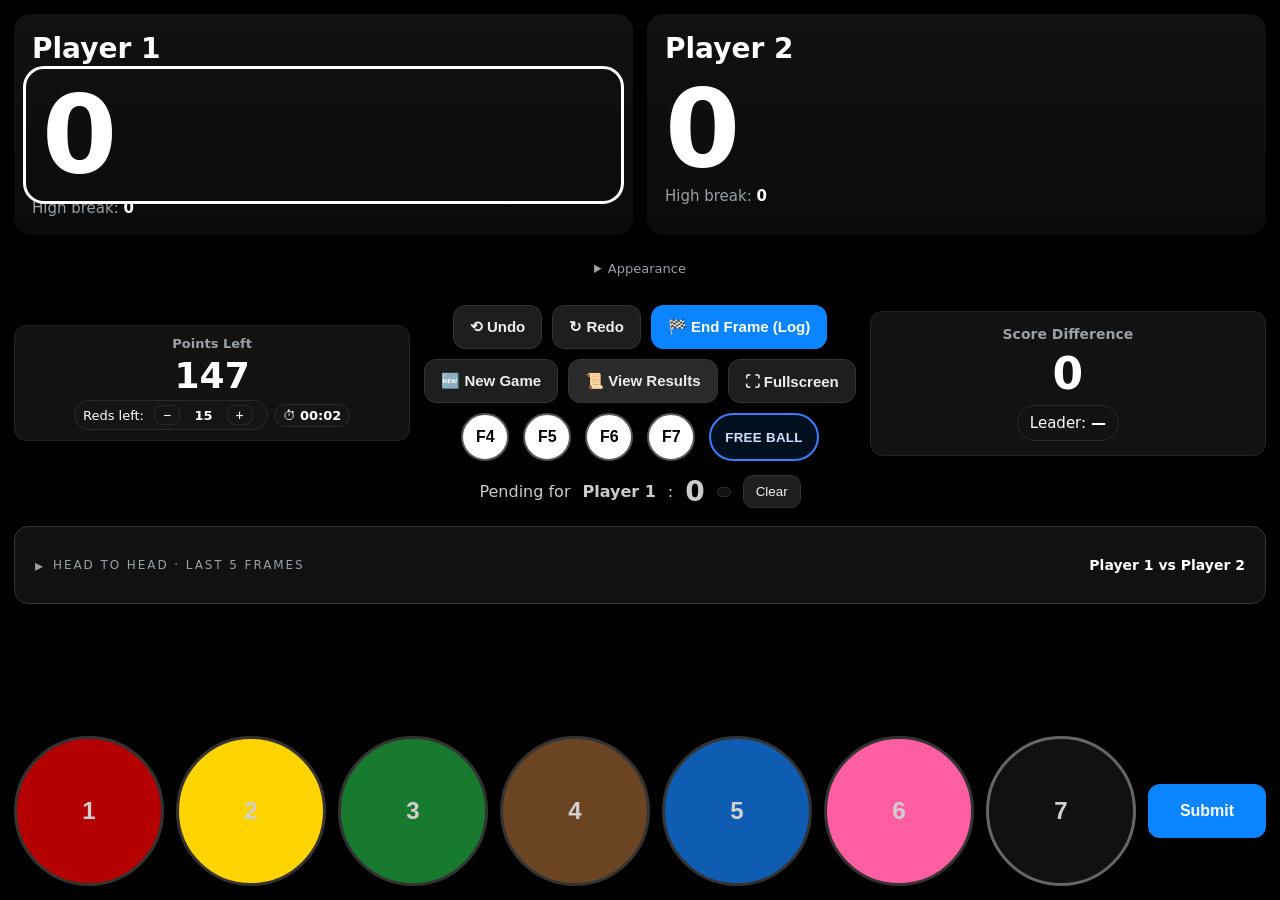
==== index.html @ bd71ecfd "Trim short-screen ball tray padding" ====
<!DOCTYPE html>
<!--
  Snooker Scoreboard v3.0 – 25 Oct 2025
  Fixed final-black winner logic and snooker calculation.
  Author: Craig (poor bastard maintaining this beast)
-->
<html lang="en">
<head>
<meta charset="UTF-8" />
<meta name="viewport" content="width=device-width, initial-scale=1, viewport-fit=cover" />
<title>Snooker Scoreboard (Safe Mode)</title>
<style>
  :root{
    --bg:#000; --fg:#fff; --muted:#9aa0a6; --accent:#fff;
    --panel:#111; --panel2:#0b0b0b; --outline:#fff;
    --btnSize:150px; --danger:#ff4d4f; --cheeky:#f5c542; --primary:#0a84ff;
    --winGrad1:#1e003e; --winGrad2:#001f4d;
    --gold:#ffd76a; --silver:#a6c8ff; --glass:rgba(255,255,255,.06);
  }
  *{box-sizing:border-box}
  html,body{height:100%;margin:0;background:var(--bg);color:var(--fg);
    font-family:system-ui,-apple-system,Segoe UI,Roboto,Ubuntu,Cantarell,Helvetica,Arial,sans-serif;
    -webkit-text-size-adjust:100%}
  body{touch-action:manipulation}
  button{-webkit-tap-highlight-color:transparent}
  .app{display:flex;flex-direction:column;height:100%;max-width:1400px;margin:0 auto}

  .players{display:grid;grid-template-columns:1fr 1fr;gap:14px;padding:14px}
  .player{background:linear-gradient(180deg,var(--panel),var(--panel2));
    border-radius:16px;padding:18px;position:relative;min-height:170px;overflow:hidden}
  .player .name{font-size:clamp(18px,3.5vw,28px);font-weight:700;cursor:pointer;display:inline-block}
  .score{font-size:clamp(56px,9vw,108px);line-height:1;margin:10px 0 4px;font-weight:800}
  .selected .score{outline:3px solid var(--outline);outline-offset:6px;border-radius:12px;padding:6px 10px}
  .meta{display:flex;gap:18px;flex-wrap:wrap;color:var(--muted);font-size:clamp(12px,2.2vw,15px)}
  .meta div strong{color:var(--fg)}

  .hibFlash::after{
    content:"";
    position:absolute; inset:-4px;
    background:radial-gradient(1200px 400px at 50% -20%, rgba(255,215,106,.25), transparent 60%),
               radial-gradient(800px 300px at 50% 120%, rgba(166,200,255,.15), transparent 60%);
    border-radius:18px; animation:hibPulse 1200ms ease-out; pointer-events:none;
  }
  @keyframes hibPulse{0%{opacity:0;transform:scale(.98)}20%{opacity:1}100%{opacity:0;transform:scale(1.02)}}

  .middle{display:grid;grid-template-columns:1fr auto 1fr;align-items:center;gap:14px;padding:8px 14px}
  .statCard{background:#121212;border:1px solid #222;border-radius:12px;padding:14px;text-align:center}
  .statCard h3{margin:0 0 6px;font-size:14px;color:var(--muted)}
  .statCard .big{font-size:clamp(22px,4.5vw,44px);font-weight:800}
  .dangerText{color:var(--danger)!important}

  .statCard.compact{padding:10px 12px}
  .statCard.compact h3{font-size:13px;margin-bottom:4px}
  .statCard.compact .big{font-size:clamp(20px,3.6vw,36px)}
  .statCard.compact .controls{gap:6px;flex-wrap:wrap;justify-content:center}
  .statCard.compact .chip{
    background:#151515;border:1px solid #2a2a2a;border-radius:999px;
    padding:4px 8px;font-size:13px;line-height:1;white-space:nowrap
  }
  .statCard.compact .chip button{
    background:transparent;border:1px solid #2a2a2a;color:#fff;
    padding:2px 8px;border-radius:8px;margin:0 6px;cursor:pointer;font-size:14px;line-height:1
  }
  .statCard.compact .chip strong{min-width:26px;display:inline-block;text-align:center}

  .btnCol{display:flex;flex-direction:column;align-items:center;gap:10px}
  .btnRow{display:flex;gap:10px;justify-content:center;flex-wrap:wrap}
  .undoBtn,.resetBtn,.logBtn,.resultsBtn{background:#1e1e1e;border:1px solid #333;color:#eee;
    padding:12px 16px;border-radius:12px;cursor:pointer;font-weight:800;font-size:15px}
  .logBtn{background:var(--primary);border-color:var(--primary);color:#fff}
  .resultsBtn{background:#2a2a2a}
  .undoBtn:active,.resetBtn:active,.logBtn:active,.resultsBtn:active{transform:translateY(1px)}

  .foulRow{display:flex;gap:14px;justify-content:center;flex-wrap:wrap}
  .foulBtn{
    width:48px;height:48px;border-radius:999px;border:2px solid #555;
    background:#fff;color:#000;font-weight:900;font-size:16px;cursor:pointer;
  }
  .foulBtn:active{transform:translateY(1px)}
  .redoBtn{background:#1e1e1e;border:1px solid #333;color:#eee;
    padding:12px 16px;border-radius:12px;cursor:pointer;font-weight:800;font-size:15px}
  .redoBtn:active{transform:translateY(1px)}
  .foulBadge{background:#2b2b2b;border:1px solid #3a3a3a;border-radius:999px;
    padding:4px 10px;margin-left:8px;font-size:14px;display:none}

  .freeBallBtn{
    padding:10px 14px;border-radius:999px;border:2px solid #3c7cff;
    background:rgba(10,132,255,.12); color:#cfe1ff; font-weight:800; letter-spacing:.3px;
    cursor:pointer; transition:box-shadow .2s, transform .1s, background .2s;
  }
  .freeBallBtn:active{transform:translateY(1px)}
  .freeBallBtn.armed{background:rgba(10,132,255,.22); box-shadow:0 0 0 6px rgba(10,132,255,.08), 0 0 22px rgba(10,132,255,.35) inset}

  .controls{display:flex;align-items:center;gap:12px}
  .chip{background:#121212;border:1px solid #2a2a2a;border-radius:999px;padding:8px 12px;font-size:15px}
  .chip button{background:transparent;border:1px solid #2a2a2a;color:var(--fg);padding:4px 10px;border-radius:10px;margin:0 6px;cursor:pointer;font-size:16px}

  .pending{display:flex;justify-content:center;align-items:center;gap:12px;padding:6px 12px;color:#ccc;flex-wrap:wrap}
  .pending .amount{font-size:clamp(18px,3.8vw,28px);font-weight:800}
  .pending button{background:#1f1f1f;border:1px solid #333;color:#eee;border-radius:10px;padding:8px 12px;cursor:pointer}

  .pending .icons{
    display:flex;align-items:center;gap:6px;max-width:60vw;overflow-x:auto;white-space:nowrap;
    background:#121212;border:1px solid #2a2a2a;border-radius:10px;padding:4px 6px;
  }
  .miniBall{width:18px;height:18px;border-radius:50%;border:2px solid #222;flex:0 0 auto;box-shadow:0 1px 0 rgba(255,255,255,0.06) inset}

  .bottom{margin-top:auto;padding:14px}
  .ballRow{display:grid;grid-template-columns:repeat(8,1fr);gap:12px;align-items:center}
  .ball{width:var(--btnSize);height:var(--btnSize);border-radius:50%;border:3px solid #333;
    display:flex;align-items:center;justify-content:center;margin:0 auto;font-weight:900;
    font-size:24px;cursor:pointer;color:#d0d0d0}
  .ball:active{transform:translateY(1px)}
  .red{background:#b40000}.yellow{background:#ffd400}.green{background:#177a2f}
  .brown{background:#6b4423}.blue{background:#0f5db3}.pink{background:#ff5fa2}
  .black{background:#111;border-color:#666}
  .submit{grid-column:8 / 9;background:#0a84ff;color:#fff;border:none;border-radius:12px;
    padding:18px 12px;font-weight:800;cursor:pointer;font-size:16px}
  .submit:active{transform:translateY(1px)}

  @media(max-width:1100px){:root{--btnSize:120px}.foulBtn{width:44px;height:44px;font-size:15px}}
  @media(max-width:920px){:root{--btnSize:84px}}
  @media(max-width:760px){:root{--btnSize:72px}}

  .modalBackdrop{position:fixed;inset:0;background:rgba(0,0,0,.6);display:none;align-items:center;justify-content:center;z-index:9999}
  .modal{background:#141414;border:1px solid #2a2a2a;border-radius:14px;padding:18px;min-width:280px;max-width:92%}
  .modal h4{margin:0 0 10px;font-size:18px}
  .modal p{margin:0 0 16px;color:#ccc}
  .modal .row{display:flex;gap:10px;justify-content:flex-end;flex-wrap:wrap}
  .btn{background:#1e1e1e;border:1px solid #333;color:#eee;padding:10px 14px;border-radius:10px;cursor:pointer;font-weight:700}
  .btn.primary{background:#0a84ff;border-color:#0a84ff}
  .cheeky{margin-top:8px;font-size:13px;color:var(--cheeky);text-align:center}
  .cheeky[hidden]{display:none}

  #winnerOverlay{position:fixed;inset:0;z-index:10000;display:none;background:
    radial-gradient(1200px 700px at 50% -20%, rgba(255,215,106,.20), transparent 60%),
    radial-gradient(1000px 600px at 50% 120%, rgba(166,200,255,.12), transparent 60%),
    linear-gradient(135deg, var(--winGrad1), var(--winGrad2));backdrop-filter:blur(2px);
    align-items:center;justify-content:center;cursor:pointer}
  .overlayInner{text-align:center;padding:24px 16px;max-width:90%;color:#fff;text-shadow:0 4px 14px rgba(0,0,0,.6);animation:popIn 500ms ease-out}
  .overlayBadge{display:inline-block;padding:6px 14px;font-weight:900;letter-spacing:.2em;border:1px solid rgba(255,255,255,.25);border-radius:999px;font-size:14px;background:rgba(255,255,255,.06)}
  .overlayTitle{font-size:min(14vw,92px);line-height:1.05;margin:12px 0 4px;font-weight:900;
    background:linear-gradient(180deg,#fff,#cfe1ff 55%,#78a6ff);-webkit-background-clip:text;background-clip:text;color:transparent;filter:drop-shadow(0 8px 24px rgba(0,0,0,.35))}
  .overlayName{font-size:min(9vw,56px);margin:8px 0 8px;font-weight:900;color:var(--gold);letter-spacing:.02em}
  .overlayScores{font-size:min(6.5vw,40px);opacity:.92}
  .overlayHint{margin-top:18px;font-size:14px;color:#d7e3ff;opacity:.8}
  @keyframes popIn{from{opacity:0;transform:translateY(8px) scale(.98)}to{opacity:1;transform:translateY(0) scale(1)}}

  /* Error banner */
  #errbar{position:fixed;top:0;left:0;right:0;background:#b00020;color:#fff;padding:10px 14px;font:14px/1.4 system-ui, sans-serif;z-index:99999;display:none;white-space:pre-wrap}
  #errbar strong{font-weight:900}
</style>

<meta name="theme-color" content="#000000">
<meta name="mobile-web-app-capable" content="yes">
<meta name="apple-mobile-web-app-capable" content="yes">
<style data-visual-themes>
/* Visual skins only. Classic deliberately inherits every original rule. */
.appearance { position:relative; align-self:center; margin:0 14px 4px; color:var(--muted); font-size:13px; }
.appearance summary { cursor:pointer; padding:12px 16px; min-height:44px; text-align:center; }
.appearance label { display:flex; align-items:center; gap:12px; padding:8px 12px; }
.appearance select { min-height:44px; background:var(--panel); color:var(--fg); border:1px solid var(--muted); border-radius:8px; padding:8px 12px; font:inherit; }
.appearance :focus-visible { outline:2px solid var(--fg); outline-offset:3px; }
html[data-theme="broadcast"] { --bg:#0b1019; --fg:#f5f7fb; --muted:#acb8ca; --panel:#182231; --panel2:#182231; --outline:#71b9ff; --primary:#246bb0; --accent:#71b9ff; --skin-border:#334257; --skin-button:#202e40; --skin-radius:4px; --skin-shadow:none; --gold:#d7e8ff; --winGrad1:#101c2c; --winGrad2:#101c2c; }
html[data-theme="oled"] { --bg:#000; --fg:#fff; --muted:#b9b9b9; --panel:#000; --panel2:#000; --outline:#fff; --primary:#175da7; --accent:#8dc7ff; --skin-border:#343434; --skin-button:#0b0b0b; --skin-radius:2px; --skin-shadow:none; --gold:#fff; --winGrad1:#000; --winGrad2:#000; }
html[data-theme="club"] { --bg:#101715; --fg:#f0f4f1; --muted:#a8bbb1; --panel:#22332b; --panel2:#18241f; --outline:#65c39a; --primary:#236b50; --accent:#65c39a; --skin-border:#395447; --skin-button:#243a2e; --skin-radius:14px; --skin-shadow:0 8px 24px #0004; --gold:#d9c995; --winGrad1:#14271e; --winGrad2:#0f1814; }
html[data-theme]:not([data-theme="classic"]) .player { border-radius:var(--skin-radius); box-shadow:var(--skin-shadow); border-bottom:2px solid var(--skin-border); }
html[data-theme]:not([data-theme="classic"]) .player.selected { border-bottom-color:var(--outline); }
html[data-theme]:not([data-theme="classic"]) .selected .score { outline:2px solid var(--outline); border-radius:var(--skin-radius); }
html[data-theme]:not([data-theme="classic"]) .score { font-variant-numeric:tabular-nums; letter-spacing:-.035em; }
html[data-theme]:not([data-theme="classic"]) :is(.statCard,.card,.stat,.modal) { background:linear-gradient(var(--panel),var(--panel2)); border-color:var(--skin-border); border-radius:var(--skin-radius); box-shadow:var(--skin-shadow); }
html[data-theme]:not([data-theme="classic"]) :is(.undoBtn,.redoBtn,.resetBtn,.resultsBtn,.btn,.pending button,.tab) { background:var(--skin-button); border-color:var(--skin-border); color:var(--fg); border-radius:var(--skin-radius); }
html[data-theme]:not([data-theme="classic"]) :is(.logBtn,.submit,.btn.primary) { background:var(--primary); border-color:var(--primary); color:#fff; border-radius:var(--skin-radius); }
html[data-theme]:not([data-theme="classic"]) :is(.chip,.statCard.compact .chip,.pending .icons,.foulBadge,.badge,.pill) { background:var(--panel); border-color:var(--skin-border); color:var(--fg); }
html[data-theme]:not([data-theme="classic"]) :is(.chip button,.statCard.compact .chip button) { color:var(--fg); border-color:var(--skin-border); }
html[data-theme]:not([data-theme="classic"]) .pending { color:var(--muted); }
html[data-theme]:not([data-theme="classic"]) .freeBallBtn { background:var(--panel); color:var(--outline); border-color:var(--outline); }
html[data-theme]:not([data-theme="classic"]) .freeBallBtn.armed { background:var(--skin-button); box-shadow:0 0 0 4px var(--skin-border); }
html[data-theme]:not([data-theme="classic"]) .ball { border-color:var(--skin-border); color:#fff; text-shadow:0 1px 3px #000; }
html[data-theme]:not([data-theme="classic"]) :is(.ball.yellow,.ball.pink) { color:#111; text-shadow:none; }
html[data-theme]:not([data-theme="classic"]) .ball.black { border-color:var(--muted); }
html[data-theme="club"] .ball { box-shadow:inset 0 6px 12px #ffffff18,0 5px 12px #0005; }
html[data-theme="oled"] .player { border-bottom-color:transparent; }
html[data-theme="oled"] .score { font-size:clamp(56px,10vw,120px); font-weight:700; }
html[data-theme="oled"] .statCard { border-color:transparent; }
html[data-theme]:not([data-theme="classic"]) .modal p { color:var(--muted); }
html[data-theme]:not([data-theme="classic"]) #winnerOverlay { background:linear-gradient(135deg,var(--winGrad1),var(--winGrad2)); }
html[data-theme]:not([data-theme="classic"]) .overlayTitle { background:none; color:var(--fg); filter:none; }
html[data-theme]:not([data-theme="classic"]) .overlayHint { color:var(--muted); }
html[data-theme]:not([data-theme="classic"]) :is(input[type="text"],select) { background:var(--panel2); color:var(--fg); border-color:var(--skin-border); }
html[data-theme]:not([data-theme="classic"]) .tab.active { border-color:var(--outline); color:var(--fg); background:var(--panel); }
html[data-theme]:not([data-theme="classic"]) :is(th,td,.footer) { border-color:var(--skin-border); }
html[data-theme]:not([data-theme="classic"]) :is(.small,.muted,th,.stat h4,.footer) { color:var(--muted); }
html[data-theme]:not([data-theme="classic"]) tr:hover { background:var(--panel); }
html[data-theme]:not([data-theme="classic"]) .btn.danger { background:#2a1010; border-color:#804040; }
@media(max-width:600px){#app .middle{grid-template-columns:1fr}#app .ballRow{grid-template-columns:repeat(4,minmax(0,1fr))}#app .submit{grid-column:auto;min-height:72px}#app .statCard .controls{justify-content:center;flex-wrap:wrap}}
</style>
<script data-visual-themes>
// Independent preference only: never reads or writes scoreboard state or logs.
(() => {
  const key = 'snookerVisualTheme';
  const themes = ['classic', 'broadcast', 'oled', 'club'];
  let theme = 'classic';
  try { const stored = localStorage.getItem(key); if (themes.includes(stored)) theme = stored; } catch (_) {}
  document.documentElement.dataset.theme = theme;
  document.addEventListener('DOMContentLoaded', () => {
    const selector = document.getElementById('visualTheme');
    if (!selector) return;
    selector.value = theme;
    selector.addEventListener('change', () => {
      if (!themes.includes(selector.value)) return;
      document.documentElement.dataset.theme = selector.value;
      try { localStorage.setItem(key, selector.value); } catch (_) {}
    });
  });
})();
</script>
<style data-dramatic-skins>
/* Polished resin balls and illuminated baize; Classic remains the baseline. */
html[data-theme="club"] body {
  background:radial-gradient(ellipse at 50% 12%,#38936755,transparent 65%),radial-gradient(ellipse at 50% 100%,#062b1c,transparent 80%),repeating-linear-gradient(115deg,#ffffff03 0 1px,transparent 1px 4px),#081610;
  background-attachment:fixed;
}
html[data-theme="broadcast"] body {background:radial-gradient(ellipse at 50% 0,#254c7866,transparent 65%),repeating-linear-gradient(135deg,#ffffff03 0 1px,transparent 1px 60px),#080e19;background-attachment:fixed;}
html[data-theme="club"] .player {background:linear-gradient(135deg,#2a493ce8,#101e19f2);border:1px solid #81b99a33;box-shadow:0 12px 40px #0006,inset 0 1px #ffffff14;}
html[data-theme="club"] .player.selected {border-color:#8ee3b7;box-shadow:0 0 32px #47cf8e22,0 12px 40px #0006,inset 0 1px #ffffff22;}
html[data-theme]:not([data-theme="classic"]) .ball {
  position:relative;isolation:isolate;border:1px solid #ffffff30;
  background-image:radial-gradient(ellipse at 30% 22%,#ffffffe8 0%,#ffffff75 4%,#ffffff12 13%,transparent 23%),radial-gradient(circle at 35% 28%,transparent 25%,#0003 62%,#000b 100%);
  box-shadow:inset -9px -13px 20px #0007,inset 3px 4px 12px #ffffff36,0 12px 16px -5px #000c;
  text-shadow:0 2px 4px #000a;
}
html[data-theme]:not([data-theme="classic"]) .ball::after {content:"";position:absolute;inset:8% 16% 57% 16%;border-top:2px solid #ffffff42;border-radius:50%;transform:rotate(-28deg);pointer-events:none;}
html[data-theme]:not([data-theme="classic"]) .ball.black {background-color:#10151b;border-color:#77838e;}
html[data-theme="club"] .bottom {margin: auto 14px 14px;padding:22px 14px;border:1px solid #6a9d7a55;border-radius:22px;background:radial-gradient(ellipse at 50% 10%,#33764e77,transparent 80%),#143923;box-shadow:inset 0 2px 20px #0005,0 15px 45px #0006;}
html[data-theme="broadcast"] .bottom {background:linear-gradient(145deg,#182c45aa,#0a1425cc);border:1px solid #55789b44;border-radius:14px;margin: auto 14px 14px;padding:22px 14px;}
.headToHead {margin:12px 14px 20px;padding:16px 20px;border:1px solid #333;border-radius:14px;background:var(--panel);color:var(--fg);}
.h2hHeader {display:flex;gap:10px;align-items:center;flex-wrap:wrap;cursor:pointer;min-height:44px;list-style:none;}
.h2hHeader::-webkit-details-marker {display:none;}
.h2hHeader::before {content:'▸';color:var(--muted);}
.headToHead[open] > .h2hHeader::before {content:'▾';}
.h2hHeader:focus-visible {outline:2px solid var(--fg);outline-offset:4px;border-radius:4px;}
.h2hTitle {margin:0;font-size:12px;letter-spacing:.16em;text-transform:uppercase;color:var(--muted);}
.h2hSummary {margin-left:auto;}
.h2hSummary {font-size:14px;font-weight:700;}
.h2hGames {display:grid;grid-template-columns:repeat(5,minmax(0,1fr));gap:10px;margin-top:12px;}
.h2hGame {background:#ffffff06;border:1px solid #ffffff12;border-radius:8px;padding:10px;text-align:center;}
.h2hGame strong {display:block;font-size:23px;font-variant-numeric:tabular-nums;white-space:nowrap;}
.h2hGame span {display:block;font-size:12px;color:var(--muted);margin-top:4px;overflow-wrap:anywhere;}
.h2hGame .h2hWinner {color:var(--fg);font-weight:700;}
.h2hEmpty {color:var(--muted);font-size:13px;margin:12px 0 0;}
html[data-theme="club"] .headToHead {background:linear-gradient(120deg,#20372ccc,#10251dcc);border-color:#659a7955;box-shadow:0 8px 24px #0005;}
html[data-theme="broadcast"] .headToHead {background:#102039b3;border-color:#49678966;}
html[data-theme="oled"] .headToHead {background:#000;}
html[data-theme="broadcast"] .players {gap:12px;padding:12px 14px;}
html[data-theme="broadcast"] .player {display:grid;grid-template-columns:auto minmax(0,1fr);grid-template-rows:auto auto;column-gap:24px;align-items:center;min-height:0;padding:14px 20px;}
html[data-theme="broadcast"] .player .score {grid-column:1;grid-row:1/3;font-size:clamp(48px,7vw,76px);margin:0;padding:4px 10px;border-radius:4px;}
html[data-theme="broadcast"] .player.selected .score {outline:2px solid var(--outline);outline-offset:2px;padding:4px 10px;}
html[data-theme="broadcast"] .player .name {grid-column:2;grid-row:1;font-size:clamp(18px,2.5vw,26px);align-self:end;overflow-wrap:anywhere;min-width:0;}
html[data-theme="broadcast"] .player .meta {grid-column:2;grid-row:2;align-self:start;padding-top:6px;font-size:13px;}
html[data-theme="broadcast"] .ballRow {grid-template-columns:repeat(8,minmax(0,1fr));}
html[data-theme="broadcast"] .ball {width:min(var(--btnSize),100%);height:auto;aspect-ratio:1;}
html[data-theme="broadcast"] .submit {min-width:0;}
@media(max-width:600px){html[data-theme="broadcast"] .ballRow{grid-template-columns:repeat(4,minmax(0,1fr));}html[data-theme="broadcast"] .player{column-gap:12px;padding:12px;}html[data-theme="broadcast"] .player .score{font-size:44px;padding:4px;}html[data-theme="broadcast"] .player.selected .score{padding:4px;}html[data-theme="broadcast"] .player .meta{font-size:11px;}}
@media(max-width:1100px){html[data-theme]:not([data-theme="classic"]) .bottom{padding:16px 8px;}}
@media(max-width:600px){.h2hGames{grid-template-columns:repeat(2,minmax(0,1fr));}.h2hGame:last-child{grid-column:1/-1;}html[data-theme]:not([data-theme="classic"]) .bottom{margin:0 14px 14px;}.headToHead{padding:14px;}}
/* Broadcast density follows available viewport height, including scaled tablets. */
html[data-theme="broadcast"] #app {height:100dvh;}
html[data-theme="broadcast"] .players {padding:8px 12px;gap:10px;}
html[data-theme="broadcast"] .player {padding:8px 14px;column-gap:16px;}
html[data-theme="broadcast"] .player .score {font-size:clamp(40px,7dvh,64px);}
html[data-theme="broadcast"] .player .name {font-size:clamp(18px,2vw,24px);}
html[data-theme="broadcast"] .player .meta {padding-top:3px;font-size:12px;}
html[data-theme="broadcast"] .appearance {margin-bottom:0;}
html[data-theme="broadcast"] .appearance summary {padding:8px 12px;}
html[data-theme="broadcast"] .middle {gap:10px;padding:4px 12px;}
html[data-theme="broadcast"] .btnCol,html[data-theme="broadcast"] .btnRow {gap:6px;}
html[data-theme="broadcast"] :is(.undoBtn,.redoBtn,.resetBtn,.logBtn,.resultsBtn) {padding:8px 12px;min-height:44px;font-size:14px;}
html[data-theme="broadcast"] .foulRow {gap:8px;}
html[data-theme="broadcast"] .freeBallBtn {min-height:44px;padding:8px 12px;font-size:13px;}
html[data-theme="broadcast"] .statCard {padding:8px;}
html[data-theme="broadcast"] .statCard .big {font-size:clamp(24px,4dvh,34px);}
html[data-theme="broadcast"] .pending {padding:4px 10px;gap:8px;}
html[data-theme="broadcast"] .headToHead {margin:6px 12px 8px;padding:0 12px;}
html[data-theme="broadcast"] .headToHead[open] {padding-bottom:8px;}
html[data-theme="broadcast"] .h2hGames {gap:6px;margin-top:4px;}
html[data-theme="broadcast"] .h2hGame {padding:6px;}
html[data-theme="broadcast"] .h2hGame strong {font-size:20px;}
html[data-theme="broadcast"] .bottom {padding:10px 8px;margin: auto 12px 8px;}
html[data-theme="broadcast"] .ballRow {gap:8px;}
html[data-theme="broadcast"] .ball {width:min(100%,clamp(48px,15dvh,112px));font-size:20px;}
html[data-theme="broadcast"] .submit {padding:12px 6px;min-height:44px;font-size:14px;}
@media(min-width:601px) and (max-height:600px){
html[data-theme="broadcast"] .players{padding:6px 12px;}
html[data-theme="broadcast"] .player{padding:6px 12px;}
html[data-theme="broadcast"] .player .score{font-size:40px;}
html[data-theme="broadcast"] .middle{grid-template-columns:minmax(0,1fr) minmax(0,2.2fr) minmax(0,1fr);gap:6px;padding:2px 12px;}
html[data-theme="broadcast"] :is(.undoBtn,.redoBtn,.resetBtn,.logBtn,.resultsBtn){padding:6px 8px;font-size:12px;}
html[data-theme="broadcast"] .statCard .chip{font-size:12px;padding:4px 6px;}
html[data-theme="broadcast"] .h2hGame{padding:4px;}
html[data-theme="broadcast"] .h2hGame span{margin-top:2px;font-size:11px;}
html[data-theme="broadcast"] .bottom{padding:4px;}
html[data-theme="broadcast"] .ball{width:min(100%,56px);}
}

</style>
</head>
<body>
<div id="errbar"></div>

<audio id="tapSound" src="click.wav" preload="auto"></audio>

<!-- Big-break sound effects (change .wav to .wav if needed) -->
<audio id="bb1" src="07043057.wav" preload="auto"></audio>
<audio id="bb2" src="07039015.wav" preload="auto"></audio>
<audio id="bb3" src="07047078.wav" preload="auto"></audio>
<audio id="bb4" src="07047077.wav" preload="auto"></audio>

<!-- Nick's special theme -->
<audio id="nickSfx" src="nick.wav" preload="auto"></audio>

<div class="app" id="app">
  <div class="players">
    <div class="player" id="p1">
      <div class="name" data-player="1" contenteditable="true" spellcheck="false">Player 1</div>
      <div class="score" id="score1">0</div>
      <div class="meta"><div>High break: <strong id="hb1">0</strong></div></div>
    </div>
    <div class="player" id="p2">
      <div class="name" data-player="2" contenteditable="true" spellcheck="false">Player 2</div>
      <div class="score" id="score2">0</div>
      <div class="meta"><div>High break: <strong id="hb2">0</strong></div></div>
    </div>
  </div>

  <details class="appearance"><summary>Appearance</summary><label for="visualTheme">Theme <select id="visualTheme"><option value="classic">CLASSIC</option><option value="broadcast">BROADCAST</option><option value="oled">OLED</option><option value="club">CLUB</option></select></label></details>

  <div class="middle">
    <div class="statCard compact">
      <h3>Points Left</h3>
      <div class="big" id="pointsLeft">147</div>
      <div class="controls" style="margin-top:4px">
        <span class="chip">Reds left:
          <button id="redsMinus" aria-label="Decrease reds">−</button>
          <strong id="redsLeft">15</strong>
          <button id="redsPlus" aria-label="Increase reds">+</button>
        </span>
        <span class="chip">⏱ <strong id="frameTimer">00:00</strong></span>
      </div>
    </div>

    <div class="btnCol">
      <div class="btnRow">
        <button class="undoBtn" id="undoBtn">⟲ Undo</button>
        <button class="redoBtn" id="redoBtn">↻ Redo</button>
        <button class="logBtn" id="endFrameBtn">🏁 End Frame (Log)</button>
      </div>
      <div class="btnRow">
        <button class="resetBtn" id="resetBtn">🆕 New Game</button>
        <button class="resultsBtn" id="resultsBtn">📜 View Results</button>
        <button class="resetBtn" id="fsBtn">⛶ Fullscreen</button>
      </div>
      <div class="foulRow">
        <button class="foulBtn" data-foul="4">F4</button>
        <button class="foulBtn" data-foul="5">F5</button>
        <button class="foulBtn" data-foul="6">F6</button>
        <button class="foulBtn" data-foul="7">F7</button>
        <button class="freeBallBtn" id="freeBallBtn" title="Next ball is respotted (one-shot)">FREE BALL</button>
      </div>
    </div>

    <div class="statCard">
      <h3>Score Difference</h3>
      <div class="big" id="scoreDiff">0</div>
      <div class="controls" style="justify-content:center;margin-top:6px">
        <span class="chip"><span id="leaderLabel">Leader:</span> <strong id="leader">—</strong></span>
      </div>
      <div id="cheekyMsg" class="cheeky" hidden>Even two fouls won’t be enough.</div>
    </div>
  </div>

  <div class="pending" id="pendingTray" hidden>
    Pending for <strong id="pendingPlayer">P1</strong>:
    <span class="amount" id="pendingAmount">0</span>
    <div class="icons" id="pendingIcons" hidden></div>
    <span class="foulBadge" id="foulBadge">FOUL</span>
    <button id="clearPending">Clear</button>
  </div>

  <details class="headToHead" id="headToHead" aria-label="Recent head-to-head results"></details>

  <div class="bottom">
    <div class="ballRow">
      <button class="ball red" data-points="1" aria-label="Red 1">1</button>
      <button class="ball yellow" data-points="2" aria-label="Yellow 2">2</button>
      <button class="ball green" data-points="3" aria-label="Green 3">3</button>
      <button class="ball brown" data-points="4" aria-label="Brown 4">4</button>
      <button class="ball blue" data-points="5" aria-label="Blue 5">5</button>
      <button class="ball pink" data-points="6" aria-label="Pink 6">6</button>
      <button class="ball black" data-points="7" aria-label="Black 7">7</button>
      <button class="submit" id="submitBtn">Submit</button>
    </div>
  </div>
</div>

<!-- Modal: New Game -->
<div class="modalBackdrop" id="confirmModal">
  <div class="modal" role="dialog" aria-modal="true" aria-labelledby="confirmTitle">
    <h4 id="confirmTitle">Start a new game?</h4>
    <p>This will clear scores, breaks, reds, and history. Player names stay.</p>
    <div class="row">
      <button class="btn" id="cancelReset">Cancel</button>
      <button class="btn primary" id="confirmReset">Yes, reset</button>
    </div>
  </div>
</div>

<!-- Modal: End Frame (Log) -->
<div class="modalBackdrop" id="logModal">
  <div class="modal" role="dialog" aria-modal="true" aria-labelledby="logTitle">
    <h4 id="logTitle">End Frame & Save Result?</h4>
    <p id="logSummary">Summary goes here…</p>
    <div class="row">
      <button class="btn" id="cancelLog">Cancel</button>
      <button class="btn primary" id="confirmLog">Save & Reset</button>
    </div>
  </div>
</div>

<!-- Winner overlay -->
<div id="winnerOverlay">
  <div class="confetti" id="confetti"></div>
  <div class="overlayInner">
    <div class="overlayBadge">FRAME STATUS</div>
    <div class="overlayTitle">WINNER</div>
    <div class="overlayName" id="winName">Player</div>
    <div class="overlayScores" id="winScores">0 — 0</div>
    <div class="overlayHint">Tap anywhere to dismiss</div>
  </div>
</div>

<script>
  // Error banner so Chrome can't hide problems
  const errbar = document.getElementById('errbar');
  function showErr(msg){
    errbar.style.display = 'block';
    errbar.textContent = 'Script error: ' + msg;
    console.error(msg);
  }
  window.addEventListener('error', e => showErr(`${e.message} @ ${e.filename}:${e.lineno}:${e.colno}`));
  window.addEventListener('unhandledrejection', e => showErr('Promise rejection: ' + (e.reason && e.reason.message ? e.reason.message : e.reason)));

  // Click sound so we know clicks fire
  document.addEventListener('click', e => {
    if (e.target.closest('button')) {
      const tap = document.getElementById('tapSound');
      if (tap) { tap.currentTime = 0; tap.play().catch(()=>{}); }
    }
  });
</script>

<script>
(function(){
  const qs  = s => document.querySelector(s);
  const qsa = s => Array.from(document.querySelectorAll(s));
  const clamp = (n,min,max)=>Math.max(min,Math.min(max,n));
  const sum = arr => arr.reduce((a,b)=>a+b,0);
  const ALL_COLORS = [2,3,4,5,6,7];

  // === Big-break sound logic ===
  const BIG_BREAK_SFX = ['bb1','bb2','bb3','bb4'];

  function playSfx(id){
    const el = document.getElementById(id);
    if (!el) return;
    try {
      el.currentTime = 0;
      el.play().catch(()=>{});
    } catch (e) {}
  }

  function getPlayerName(p){
    const stored = localStorage.getItem('snookerName'+p);
    if (stored && stored.trim()) return stored.trim();
    const el = document.querySelector('.name[data-player="'+p+'"]');
    return (el?.textContent || ('Player '+p)).trim();
  }

  // visitTotal = points in this single visit (one Submit)
  function playBigBreakSfx(player, visitTotal){
    if (visitTotal <= 15) return;

    const name = getPlayerName(player).toLowerCase();
    // any name starting with "nick" gets the special sound
    if (name.startsWith('nick')) {
      playSfx('nickSfx');
      return;
    }

    const idx = Math.floor(Math.random() * BIG_BREAK_SFX.length);
    playSfx(BIG_BREAK_SFX[idx]);
  }

  const state = {
    selected: 1,
    scores: {1:0,2:0},
    currentBreak: {1:0,2:0},
    highBreak: {1:0,2:0},
    pending: 0, pendingBalls: [], pendingFor: 1, pendingFoul: false,
    freeBallArmed: false, pendingFreeBall: false,
    redsLeft: 15, colorsRemaining: [...ALL_COLORS],
    history: [], redoStack: [],
    frameStartedAt: Date.now()
  };

  // Safe restore
  try {
    const raw = localStorage.getItem('snookerBoardV1');
    if (raw) {
      const saved = JSON.parse(raw);
      if (saved && typeof saved === 'object') {
        Object.assign(state, saved);
        if (!Array.isArray(state.colorsRemaining)) state.colorsRemaining = [...ALL_COLORS];
        if (typeof state.pendingFoul !== 'boolean') state.pendingFoul = false;
        if (typeof state.freeBallArmed !== 'boolean') state.freeBallArmed = false;
        if (!state.frameStartedAt) state.frameStartedAt = Date.now();
      }
    }
  } catch (e) {
    console.warn('Bad localStorage; clearing.', e);
    localStorage.removeItem('snookerBoardV1');
  }

  function save(){
    try{
      localStorage.setItem('snookerBoardV1', JSON.stringify({
        selected: state.selected,
        scores: state.scores,
        currentBreak: state.currentBreak,
        highBreak: state.highBreak,
        pending: 0, pendingBalls: [], pendingFor: state.selected, pendingFoul: false,
        freeBallArmed: state.freeBallArmed,
        redsLeft: state.redsLeft,
        colorsRemaining: state.colorsRemaining,
        history: state.history,
        frameStartedAt: state.frameStartedAt
      }));
    }catch(e){ console.warn('Save failed', e); }
  }

  function getBallBtn(v){ return document.querySelector(`.ball[data-points="${v}"]`); }
  function renderScores(){
    qs('#score1').textContent = state.scores[1];
    qs('#score2').textContent = state.scores[2];
    qs('#hb1').textContent = state.highBreak[1];
    qs('#hb2').textContent = state.highBreak[2];
  }
  function flashHighBreak(p){
    const el = p===1 ? qs('#p1') : qs('#p2');
    el.classList.add('hibFlash');
    setTimeout(()=>el.classList.remove('hibFlash'), 1200);
  }
  function finalizeBreak(player){
    if(state.currentBreak[player] > state.highBreak[player]){
      state.highBreak[player] = state.currentBreak[player];
    }
    state.currentBreak[player] = 0;
    renderScores();
  }
  function recomputeHighBreaks(){
    [1,2].forEach(p=>{
      state.highBreak[p] = Math.min(state.scores[p], Math.max(state.highBreak[p], state.currentBreak[p]));
    });
  }

  function selectPlayer(p){
    if(state.selected!==p){ finalizeBreak(state.selected); }
    state.selected = p; state.pendingFor = p;
    qs('#p1').classList.toggle('selected', p===1);
    qs('#p2').classList.toggle('selected', p===2);
    updatePendingLabel(); save(); renderBallVisibility(); updateDiff();
  }
  function updatePendingLabel(){
    const name = localStorage.getItem('snookerName'+state.pendingFor) || ('Player '+state.pendingFor);
    qs('#pendingPlayer').textContent = name;
  }
  qsa('.name').forEach(el=>{
    const savedName = localStorage.getItem('snookerName'+el.dataset.player);
    if(savedName) el.textContent = savedName;
    el.addEventListener('input',()=>{
      localStorage.setItem('snookerName'+el.dataset.player, el.textContent.trim());
      updatePendingLabel(); updateDiff();
    });
    el.addEventListener('click', ()=>selectPlayer(Number(el.dataset.player)));
  });

  const ballClass = v => ({1:'red',2:'yellow',3:'green',4:'brown',5:'blue',6:'pink',7:'black'}[v]||'');
  function renderPendingIcons(){
    const wrap = qs('#pendingIcons'); if(!wrap) return;
    wrap.innerHTML = '';
    if(state.pendingFoul || state.pendingBalls.length===0){ wrap.hidden = true; return; }
    wrap.hidden = false;
    state.pendingBalls.slice(-60).forEach((v,i)=>{
      const d=document.createElement('div');
      d.className = 'miniBall '+ballClass(v);
      if(state.pendingFreeBall && i===0){ d.style.outline='2px solid #cfe1ff'; d.style.outlineOffset='-1px'; }
      wrap.appendChild(d);
    });
    wrap.scrollLeft = wrap.scrollWidth;
  }

  const freeBtn = qs('#freeBallBtn');
  function updateFreeBallUI(){ freeBtn.classList.toggle('armed', !!state.freeBallArmed); }
  freeBtn.addEventListener('click', ()=>{
    state.freeBallArmed = !state.freeBallArmed; updateFreeBallUI(); save();
  });

  function showPending(){
    qs('#pendingTray').hidden = state.pending<=0;
    qs('#pendingAmount').textContent = state.pending;
    qs('#foulBadge').style.display = (state.pendingFoul && state.pending>0) ? 'inline-block' : 'none';
    updatePendingLabel(); renderPendingIcons();
  }
  function addPending(points){
    if(state.pendingFoul) return;
    if(state.pending===0){ state.pendingFor = state.selected; }
    if(state.freeBallArmed && state.pendingBalls.length===0){
      state.pendingFreeBall = true; state.freeBallArmed = false; updateFreeBallUI();
    }
    state.pending += points; state.pendingBalls.push(points); showPending();
  }
  function addFoul(points){
    state.pendingFor = state.selected; state.pendingFoul = true;
    state.pending = Number(points); state.pendingBalls = []; state.pendingFreeBall = false; showPending();
  }
  function clearPending(){
    state.pending = 0; state.pendingBalls = []; state.pendingFoul = false;
    state.pendingFreeBall = false; state.pendingFor = state.selected;
    qs('#pendingAmount').textContent = 0; qs('#pendingTray').hidden = true;
    qs('#foulBadge').style.display = 'none'; renderPendingIcons();
  }

  function simulatePendingSequence(){
    const redsBefore = state.redsLeft;
    let redsSim = redsBefore;
    let colorsSim = [...state.colorsRemaining];
    let afterRed = false; const colorsRemoved = [];
    const skipIndex = state.pendingFreeBall ? 0 : -1;

    state.pendingBalls.forEach((v,i)=>{
      if(i===skipIndex) return; // free ball no table change
      if(v===1){ if(redsSim>0) redsSim--; afterRed = true; }
      else if(ALL_COLORS.includes(v)){
        if(afterRed){ afterRed = false; }
        else if(redsSim===0){
          const idx = colorsSim.indexOf(v);
          if(idx!==-1){ colorsSim.splice(idx,1); colorsRemoved.push(v); }
        }
      }
    });

    if(redsBefore>0 && redsSim===0){
      colorsSim = [...ALL_COLORS];
      let tempReds = redsBefore, postRed = false;
      state.pendingBalls.forEach((v,i)=>{
        if(i===skipIndex) return;
        if(v===1){ if(tempReds>0){ tempReds--; postRed = true; } return; }
        if(tempReds>0) return;
        if(ALL_COLORS.includes(v)){
          if(postRed){ postRed = false; }
          else{
            const idx = colorsSim.indexOf(v);
            if(idx!==-1){ colorsSim.splice(idx,1); colorsRemoved.push(v); }
          }
        }
      });
    }
    return { redsDelta: redsSim - redsBefore, colorsAfter: colorsSim, colorsRemoved };
  }

  function submitPending(){
    if(state.pending<=0) return;
    const sel = state.selected; const p = state.pendingFor;
    const prevBreak = state.currentBreak[p]; const prevHigh = state.highBreak[p];

    if(state.pendingFoul){
      state.scores[p] += state.pending;
      state.history.push({type:'foul',player:p,points:state.pending,prevBreak,prevHigh,endedBreak:true,at:Date.now()});
      finalizeBreak(sel); clearPending();
      renderScores(); updatePointsLeft(); renderBallVisibility(); updateDiff(); save(); maybeShowWinnerOverlay(); return;
    }

    const { redsDelta, colorsAfter, colorsRemoved } = simulatePendingSequence();
    state.scores[p] += state.pending;
    state.currentBreak[p] += state.pending;

    // NEW: play sound for big visit
    const thisVisit = state.pending;
    playBigBreakSfx(p, thisVisit);

    if(state.currentBreak[p] > prevHigh){
      state.highBreak[p] = state.currentBreak[p];
      flashHighBreak(p);
    } else {
      state.highBreak[p] = Math.max(state.highBreak[p], prevHigh);
    }

    state.redsLeft = clamp(state.redsLeft + redsDelta, 0, 15);
    state.colorsRemaining = colorsAfter;

    state.history.push({
      type:'pots',
      player:p,
      amount:state.pending,
      redsDelta,
      colorsRemoved,
      prevBreak,
      prevHigh,
      hadFreeBall:!!state.pendingFreeBall,
      endedBreak:true,
      at:Date.now()
    });

    finalizeBreak(sel); clearPending();
    renderScores(); updatePointsLeft(); renderBallVisibility(); updateDiff(); save(); maybeShowWinnerOverlay();
  }

  const deepClone = o => JSON.parse(JSON.stringify(o));
  function undo(){
    const last = state.history.pop(); if(!last) return;
    state.redoStack.push(deepClone(last));
    if(last.type==='foul'){
      const { player, points, prevBreak, prevHigh, endedBreak } = last;
      state.scores[player] = Math.max(0, state.scores[player] - points);
      if(endedBreak){ state.currentBreak[state.selected] = prevBreak; state.highBreak[state.selected] = prevHigh; }
      renderScores(); updatePointsLeft(); renderBallVisibility(); updateDiff(); save(); return;
    }
    if(last.type==='pots'){
      const { player, amount, redsDelta=0, colorsRemoved=[], prevBreak, prevHigh, endedBreak } = last;
      state.scores[player] = Math.max(0, state.scores[player] - amount);
      state.redsLeft = clamp(state.redsLeft - redsDelta, 0, 15);
      if(colorsRemoved.length){
        colorsRemoved.forEach(v=>{ if(!state.colorsRemaining.includes(v)) state.colorsRemaining.push(v); });
        state.colorsRemaining.sort((a,b)=>a-b);
      }
      if(endedBreak){ state.currentBreak[state.selected] = prevBreak; state.highBreak[state.selected] = prevHigh; }
      else { state.currentBreak[player] = Math.max(0, state.currentBreak[player] - amount); recomputeHighBreaks(); }
      renderScores(); updatePointsLeft(); renderBallVisibility(); updateDiff(); save(); return;
    }
  }
  function redo(){
    const last = state.redoStack.pop(); if(!last) return;
    state.history.push(deepClone(last));
    if(last.type==='foul'){
      const { player, points, endedBreak } = last;
      state.scores[player] += points; if(endedBreak) finalizeBreak(state.selected);
      renderScores(); updatePointsLeft(); renderBallVisibility(); updateDiff(); save(); maybeShowWinnerOverlay(); return;
    }
    if(last.type==='pots'){
      const { player, amount, redsDelta=0, colorsRemoved=[], endedBreak } = last;
      state.scores[player] += amount; state.currentBreak[player] += amount;
      state.redsLeft = clamp(state.redsLeft + redsDelta, 0, 15);
      if(colorsRemoved.length){ colorsRemoved.forEach(v=>{ const idx=state.colorsRemaining.indexOf(v); if(idx!==-1) state.colorsRemaining.splice(idx,1); }); }
      if(endedBreak) finalizeBreak(state.selected);
      renderScores(); updatePointsLeft(); renderBallVisibility(); updateDiff(); save(); maybeShowWinnerOverlay(); return;
    }
  }

  function renderBallVisibility(){
    const redBtn = getBallBtn(1); if(redBtn) redBtn.style.display = state.redsLeft > 0 ? '' : 'none';
    [2,3,4,5,6,7].forEach(v=>{
      const btn = getBallBtn(v); if(!btn) return;
      btn.style.display = state.redsLeft > 0 ? '' : (state.colorsRemaining.includes(v) ? '' : 'none');
    });
  }

  function getMinFoul(){
    if(state.redsLeft > 0) return 4;
    if(state.colorsRemaining.length === 0) return 4;
    const lowest = Math.min(...state.colorsRemaining);
    return Math.max(4, lowest);
  }

  // ===== Score Difference card logic (single source of truth) =====
  function updateDiff(){
    const diff = state.scores[1] - state.scores[2];
    const lead = Math.abs(diff);

    const leaderName = diff === 0
      ? '—'
      : (diff > 0 ? (localStorage.getItem('snookerName1') || 'Player 1')
                  : (localStorage.getItem('snookerName2') || 'Player 2'));

    const reds = state.redsLeft;
    const pointsLeft = reds > 0 ? (reds * 8 + 27) : sum(state.colorsRemaining);
    const minFoul = getMinFoul();
    const needsSnookers = lead > pointsLeft;

    const diffEl = qs('#scoreDiff');
    const leaderLabelEl = qs('#leaderLabel');
    const leaderEl = qs('#leader');

    // Big number: always the lead
    diffEl.textContent = lead;

    // Frame finished: no points left
    if (pointsLeft === 0){
      diffEl.classList.remove('dangerText');
      if (lead === 0){
        leaderLabelEl.textContent = '';
        leaderEl.textContent = 'Re-spot black';
      } else {
        leaderLabelEl.textContent = 'Winner:';
        leaderEl.textContent = leaderName;
      }
      return;
    }

    // In-play states
    diffEl.classList.toggle('dangerText', needsSnookers);

    if (needsSnookers){
      const deficit = lead - pointsLeft;
      const snookersNeeded = Math.max(1, Math.ceil(deficit / minFoul));
      leaderLabelEl.textContent = '';
      leaderEl.textContent = `${snookersNeeded} snooker${snookersNeeded>1?'s':''} required (${minFoul}pt)`;
    } else {
      leaderLabelEl.textContent = 'Leader:';
      leaderEl.textContent = leaderName;
    }
  }

  // ===== Winner overlay logic =====
  function onlyBlackRemains(){
    return state.redsLeft === 0 &&
           state.colorsRemaining.length === 1 &&
           state.colorsRemaining[0] === 7;
  }
  function frameOver(){ // all balls gone
    return state.redsLeft === 0 && state.colorsRemaining.length === 0;
  }

  const overlay = qs('#winnerOverlay');

  function maybeShowWinnerOverlay(){
    const s1 = state.scores[1], s2 = state.scores[2];
    const diff = s1 - s2;
    const lead = Math.abs(diff);

    // Case A: mathematically done before final black (lead >7 with only black on)
    if (onlyBlackRemains() && lead > 7){
      const winner = diff > 0 ? (localStorage.getItem('snookerName1')||'Player 1')
                              : (localStorage.getItem('snookerName2')||'Player 2');
      showWinnerOverlay(winner, s1, s2);
      return;
    }

    // Case B: final black has been potted (frame finished)
    if (frameOver()){
      if (lead === 0){
        // Re-spot black situation – neutral overlay
        qs('#winName').textContent = 'Re-spot black';
        qs('#winScores').textContent = `${s1} — ${s2}`;
        buildConfetti();
        overlay.style.display = 'flex';
      } else {
        const winner = diff > 0 ? (localStorage.getItem('snookerName1')||'Player 1')
                                : (localStorage.getItem('snookerName2')||'Player 2');
        showWinnerOverlay(winner, s1, s2);
      }
    }
  }

  function showWinnerOverlay(name, s1, s2){
    qs('#winName').textContent = name;
    qs('#winScores').textContent = `${s1} — ${s2}`;
    buildConfetti();
    overlay.style.display = 'flex';
  }
  function hideWinnerOverlay(){ overlay.style.display = 'none'; qs('#confetti').innerHTML=''; }
  overlay.addEventListener('click', hideWinnerOverlay);

  function buildConfetti(){
    const c = qs('#confetti'); c.innerHTML = '';
    const colors = ['#ffd76a','#ff7aa2','#78a6ff','#7cffc1','#fff176','#cfd8ff'];
    const pieces = 80; const vw = window.innerWidth;
    for(let i=0;i<pieces;i++){
      const d=document.createElement('div');
      d.className='piece'; d.style.left = Math.random()*vw + 'px';
      d.style.background = colors[i % colors.length];
      d.style.animationDuration = (6 + Math.random()*4) + 's';
      d.style.animationDelay = (Math.random()*1.2) + 's';
      d.style.opacity = .75 + Math.random()*.25;
      d.style.transform = `translateY(-10vh) rotate(${Math.random()*360}deg)`;
      c.appendChild(d);
    }
  }

  // ===== Points/Timer/UI =====
  function updatePointsLeft(){
    const reds = state.redsLeft;
    const points = reds>0 ? (reds*8 + 27) : sum(state.colorsRemaining);
    qs('#pointsLeft').textContent = points;
    qs('#redsLeft').textContent = state.redsLeft;
    maybeShowWinnerOverlay(); // auto trigger checks
  }

  let timerHandle=null;
  function formatHHMMSS(totalSec){
    const h=Math.floor(totalSec/3600), m=Math.floor((totalSec%3600)/60), s=totalSec%60;
    const pad=n=>String(n).padStart(2,'0'); return h>0?`${h}:${pad(m)}:${pad(s)}`:`${pad(m)}:${pad(s)}`;
  }
  function updateTimerUI(){
    const el = document.getElementById('frameTimer'); if(!el||!state.frameStartedAt) return;
    const secs=Math.max(0, Math.floor((Date.now()-state.frameStartedAt)/1000)); el.textContent = formatHHMMSS(secs);
  }
  function startFrameTimer(){ stopFrameTimer(); updateTimerUI(); timerHandle = setInterval(updateTimerUI,1000); }
  function stopFrameTimer(){ if(timerHandle){ clearInterval(timerHandle); timerHandle=null; } }
  document.addEventListener('visibilitychange', ()=>{ if(document.visibilityState==='visible') updateTimerUI(); });

  // ===== Controls & wiring =====
  qs('#redsMinus').addEventListener('click', ()=>{
    const was = state.redsLeft;
    state.redsLeft = clamp(state.redsLeft-1, 0, 15);
    if(was>0 && state.redsLeft===0) state.colorsRemaining = [2,3,4,5,6,7];
    if(was===0 && state.redsLeft>0) state.colorsRemaining = [2,3,4,5,6,7];
    updatePointsLeft(); renderBallVisibility(); updateDiff(); save(); maybeShowWinnerOverlay();
  });
  qs('#redsPlus').addEventListener('click', ()=>{
    const was = state.redsLeft;
    state.redsLeft = clamp(state.redsLeft+1, 0, 15);
    if(was===0 && state.redsLeft>0) state.colorsRemaining = [2,3,4,5,6,7];
    updatePointsLeft(); renderBallVisibility(); updateDiff(); save();
  });

  function updateFsLabel(){
    const inFs = document.fullscreenElement || document.webkitFullscreenElement || document.msFullscreenElement;
    qs('#fsBtn').textContent = inFs ? '🗗 Exit Fullscreen' : '⛶ Fullscreen';
  }
  document.addEventListener('fullscreenchange', updateFsLabel);
  document.addEventListener('webkitfullscreenchange', updateFsLabel);
  document.addEventListener('msfullscreenchange', updateFsLabel);
  qs('#fsBtn').addEventListener('click', ()=>{
    const el = document.documentElement;
    const req = el.requestFullscreen || el.webkitRequestFullscreen || el.msRequestFullscreen;
    const exit = document.exitFullscreen || document.webkitExitFullscreen || document.msExitFullscreen;
    if (document.fullscreenElement || document.webkitFullscreenElement || document.msFullscreenElement) { exit && exit.call(document); }
    else { req && req.call(el); }
  });

  qsa('.ball').forEach(btn=>btn.addEventListener('click', ()=>addPending(Number(btn.dataset.points))));
  qsa('.foulBtn').forEach(btn=>btn.addEventListener('click', ()=>addFoul(Number(btn.dataset.foul))));
  qs('#submitBtn').addEventListener('click', submitPending);
  qs('#clearPending').addEventListener('click', clearPending);
  qs('#undoBtn').addEventListener('click', undo);
  qs('#redoBtn').addEventListener('click', redo);
  qs('#p1').addEventListener('click', e=>{ if(!e.target.classList.contains('name')) selectPlayer(1); });
  qs('#p2').addEventListener('click', e=>{ if(!e.target.classList.contains('name')) selectPlayer(2); });

  // Results button -> /results.html (works local and on Pages)
  document.getElementById('resultsBtn').addEventListener('click', () => {
    try {
      const base = location.origin + location.pathname.replace(/[^/]*$/, '');
      const target = base + 'results.html';
      window.location.href = target;
    } catch (e) { console.error('Navigation to results.html failed:', e); }
  });

  // Logging
  function getLogs(){ try{return JSON.parse(localStorage.getItem('snookerLogs')||'[]')}catch(_){return[]} }
  function setLogs(arr){ try{localStorage.setItem('snookerLogs', JSON.stringify(arr))}catch(_){} }
  function countFoulsAwarded(){
    const f1 = state.history.filter(h=>h.type==='foul' && h.player===1).length;
    const f2 = state.history.filter(h=>h.type==='foul' && h.player===2).length;
    return {f1,f2};
  }
  function buildFrameRecord(){
    const p1 = (localStorage.getItem('snookerName1')||'Player 1').trim() || 'Player 1';
    const p2 = (localStorage.getItem('snookerName2')||'Player 2').trim() || 'Player 2';
    const s1 = state.scores[1], s2 = state.scores[2];
    const winner = s1===s2 ? 'Tie' : (s1>s2 ? p1 : p2);
    const margin = Math.abs(s1 - s2);
    const { f1, f2 } = countFoulsAwarded();
    return {
      id: new Date().toISOString(),
      startedAt: new Date(state.frameStartedAt).toISOString(),
      endedAt: new Date().toISOString(),
      durationSec: Math.round((Date.now()-state.frameStartedAt)/1000),
      p1: { name: p1, score: s1, highBreak: state.highBreak[1], foulsFor: f1 },
      p2: { name: p2, score: s2, highBreak: state.highBreak[2], foulsFor: f2 },
      winner, margin,
      redsLeft: state.redsLeft,
      colorsRemaining: [...state.colorsRemaining],
      notes: ""
    };
  }
  function openLogModal(){
    const rec = buildFrameRecord();
    const sum = `${rec.p1.name} ${rec.p1.score} (HiB ${rec.p1.highBreak})  —  ${rec.p2.name} ${rec.p2.score} (HiB ${rec.p2.highBreak})\n`+
                `Winner: ${rec.winner}${rec.winner!=='Tie' ? `  |  Margin: ${rec.margin}`:""}\n`+
                `Fouls awarded: ${rec.p1.name} ${rec.p1.foulsFor}, ${rec.p2.name} ${rec.p2.foulsFor}\n`+
                `Reds left: ${rec.redsLeft} | Colours: ${rec.colorsRemaining?.join(', ')||'—'}\n`+
                `Duration: ${rec.durationSec}s`;
    qs('#logSummary').textContent = sum;
    qs('#logModal').style.display = 'flex';
  }
  function closeLogModal(){ qs('#logModal').style.display = 'none'; }
  qs('#endFrameBtn').addEventListener('click', openLogModal);
  qs('#cancelLog').addEventListener('click', closeLogModal);
  qs('#confirmLog').addEventListener('click', ()=>{
    const logs = getLogs(); logs.push(buildFrameRecord()); setLogs(logs);
    closeLogModal(); softResetFrame();
  });

  // New Game modal
  const confirmModal = document.getElementById('confirmModal');
  document.getElementById('resetBtn').addEventListener('click', () => {
    confirmModal.style.display = 'flex';
  });
  document.getElementById('cancelReset').addEventListener('click', () => {
    confirmModal.style.display = 'none';
  });
  document.getElementById('confirmReset').addEventListener('click', () => {
    confirmModal.style.display = 'none';
    softResetFrame();
  });

  function softResetFrame(){
    Object.assign(state, {
      selected: 1, scores:{1:0,2:0}, currentBreak:{1:0,2:0}, highBreak:{1:0,2:0},
      pending:0, pendingBalls:[], pendingFor:1, pendingFoul:false, pendingFreeBall:false, freeBallArmed:false,
      redsLeft:15, colorsRemaining:[...ALL_COLORS], history:[], redoStack:[], frameStartedAt:Date.now()
    });
    clearPending(); updateFreeBallUI(); selectPlayer(1);
    renderScores(); updateDiff(); updatePointsLeft(); renderBallVisibility(); save(); startFrameTimer();
  }

  // Init
  selectPlayer(state.selected);
  renderScores(); updatePointsLeft(); renderBallVisibility(); updateDiff(); updateFreeBallUI(); startFrameTimer(); updateFsLabel();
})();
</script>

<script>
// Wake Lock & orientation after user input
let wakeLock;
async function requestWakeLock(){ try{ if('wakeLock' in navigator){ wakeLock = await navigator.wakeLock.request('screen'); wakeLock.addEventListener?.('release', ()=>{wakeLock=null}); } }catch(e){} }
function tryLockOrientation(){ try{ if(screen.orientation && screen.orientation.lock){ screen.orientation.lock('landscape').catch(()=>{}); } }catch(e){} }
window.addEventListener('pointerdown', ()=>{ requestWakeLock(); tryLockOrientation(); }, { once:true });
document.addEventListener('visibilitychange', ()=>{ if(document.visibilityState==='visible' && !wakeLock) requestWakeLock(); });
</script>

<script data-head-to-head>
// Read-only presentation of existing logs. Never modifies scoreboard state or storage.
(() => {
  function renderHeadToHead() {
    const panel = document.getElementById('headToHead');
    if (!panel) return;
    const names = [1, 2].map(p => (document.querySelector('.name[data-player="' + p + '"]')?.textContent || 'Player ' + p).trim());
    let logs = [];
    try { const parsed = JSON.parse(localStorage.getItem('snookerLogs') || '[]'); if (Array.isArray(parsed)) logs = parsed; } catch (_) {}
    const games = names[0] !== names[1] ? logs.filter(r => r && r.p1 && r.p2 &&
      ((r.p1.name === names[0] && r.p2.name === names[1]) || (r.p1.name === names[1] && r.p2.name === names[0])))
      .sort((a, b) => (Date.parse(b.endedAt || b.id) || 0) - (Date.parse(a.endedAt || a.id) || 0)).slice(0, 5) : [];
    const heading = document.createElement('summary'); heading.className = 'h2hHeader';
    const title = document.createElement('span'); title.className = 'h2hTitle'; title.textContent = 'Head to head · Last 5 frames'; heading.append(title);
    const wins = [0, 0]; let ties = 0;
    const cards = document.createElement('div'); cards.className = 'h2hGames';
    games.forEach(r => {
      const players = r.p1.name === names[0] ? [r.p1, r.p2] : [r.p2, r.p1];
      const scores = players.map(p => Number(p.score) || 0);
      const winner = scores[0] === scores[1] ? -1 : scores[0] > scores[1] ? 0 : 1;
      if (winner < 0) ties++; else wins[winner]++;
      const card = document.createElement('div'); card.className = 'h2hGame';
      const score = document.createElement('strong'); score.textContent = scores.join(' – ');
      const won = document.createElement('span'); won.className = 'h2hWinner'; won.textContent = winner < 0 ? 'Draw' : names[winner] + ' won';
      const date = document.createElement('span'); const when = new Date(r.endedAt || r.id);
      date.textContent = Number.isNaN(when.getTime()) ? 'Logged frame' : when.toLocaleDateString([], {day:'numeric',month:'short'});
      card.append(score, won, date); cards.append(card);
    });
    const summary = document.createElement('span'); summary.className = 'h2hSummary';
    summary.textContent = games.length ? names[0] + ' ' + wins[0] + ' – ' + wins[1] + ' ' + names[1] + (ties ? ' · ' + ties + ' drawn' : '') : names.join(' vs ');
    heading.append(summary); panel.replaceChildren(heading);
    if (games.length) panel.append(cards);
    else { const empty = document.createElement('p'); empty.className = 'h2hEmpty'; empty.textContent = names[0] === names[1] ? 'Use distinct player names to see their head-to-head record.' : 'No logged frames between these players yet. Saved results will appear here.'; panel.append(empty); }
  }
  document.addEventListener('DOMContentLoaded', () => {
    renderHeadToHead();
    document.querySelectorAll('.name[data-player]').forEach(el => el.addEventListener('blur', renderHeadToHead));
    document.getElementById('confirmLog')?.addEventListener('click', renderHeadToHead);
    window.addEventListener('storage', renderHeadToHead);
    window.addEventListener('pageshow', renderHeadToHead);
  });
})();

</script>
</body>
</html>
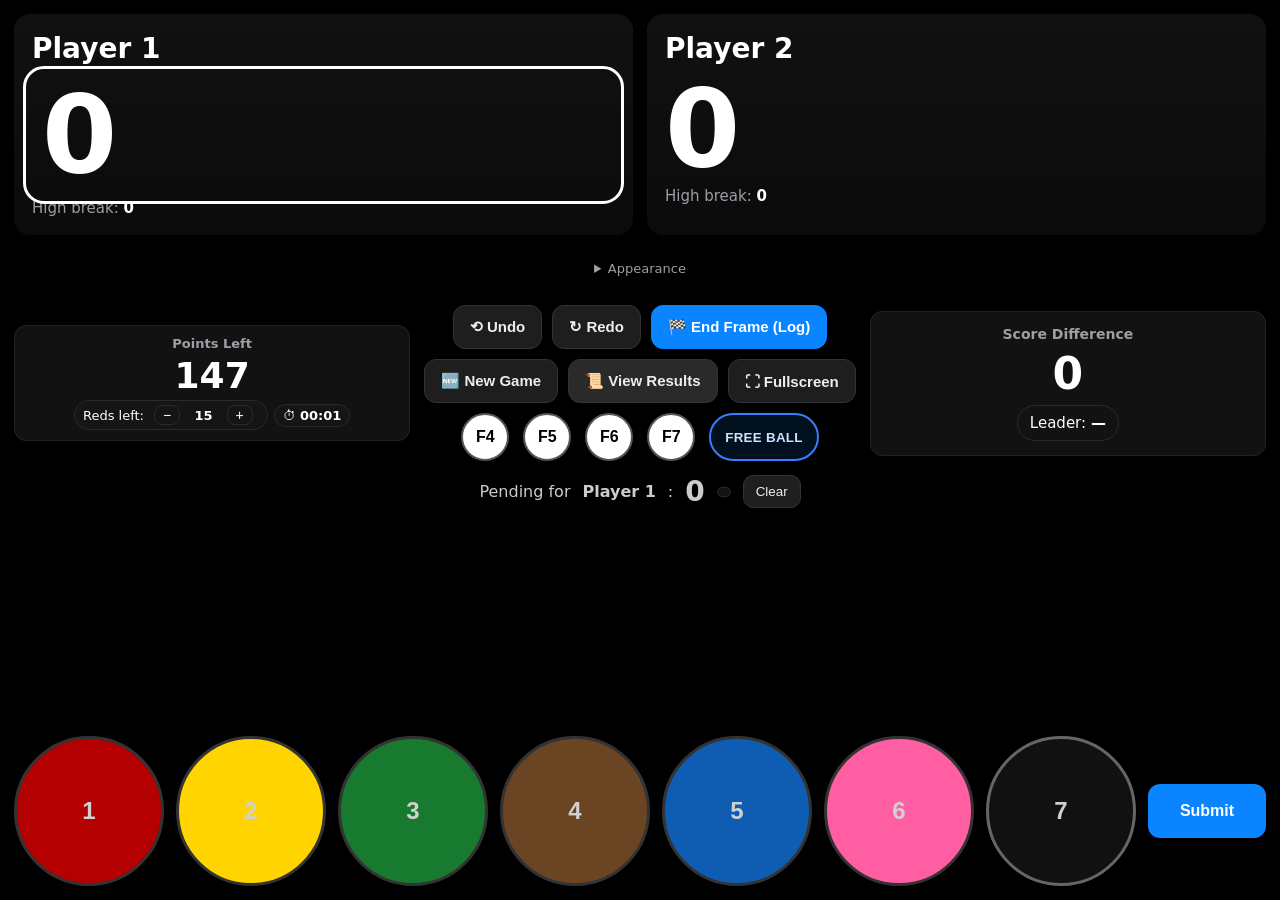
==== commit ca0d1454: "Hide head-to-head statistics in Classic skin" ====
--- a/index.html
+++ b/index.html
@@ -217,6 +217,7 @@
 </script>
 <style data-dramatic-skins>
 /* Polished resin balls and illuminated baize; Classic remains the baseline. */
+html:not([data-theme]) .headToHead,html[data-theme="classic"] .headToHead {display:none;}
 html[data-theme="club"] body {
   background:radial-gradient(ellipse at 50% 12%,#38936755,transparent 65%),radial-gradient(ellipse at 50% 100%,#062b1c,transparent 80%),repeating-linear-gradient(115deg,#ffffff03 0 1px,transparent 1px 4px),#081610;
   background-attachment:fixed;
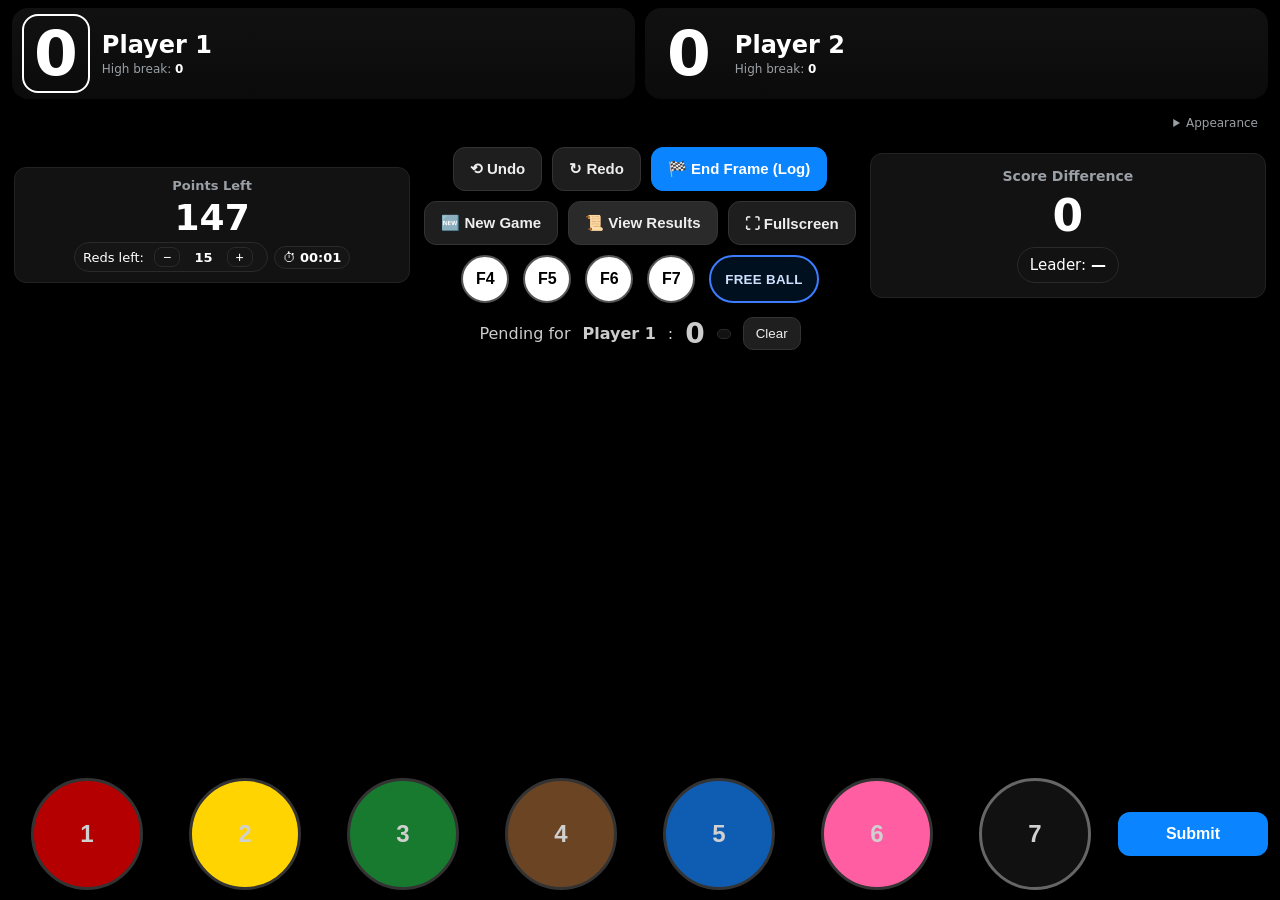
==== commit e0472e0f: "Compact Classic player panels and Appearance menu" ====
--- a/index.html
+++ b/index.html
@@ -218,6 +218,19 @@
 <style data-dramatic-skins>
 /* Polished resin balls and illuminated baize; Classic remains the baseline. */
 html:not([data-theme]) .headToHead,html[data-theme="classic"] .headToHead {display:none;}
+/* A small labelled menu retains a comfortable touch target without a full row. */
+.appearance {position:relative;align-self:flex-end;margin:0 12px;height:32px;font-size:12px;z-index:20;}
+.appearance summary {min-height:32px;padding:6px 10px;line-height:20px;}
+.appearance[open] label {position:absolute;right:0;top:32px;background:var(--panel);border:1px solid var(--muted);border-radius:8px;box-shadow:0 6px 20px #0008;white-space:nowrap;}
+html[data-theme="broadcast"] .appearance {margin:0 12px;}
+html[data-theme="broadcast"] .appearance summary {padding:6px 10px;}
+html[data-theme="classic"] .players {gap:10px;padding:8px 12px;}
+html[data-theme="classic"] .player {display:grid;grid-template-columns:auto minmax(0,1fr);grid-template-rows:auto auto;column-gap:16px;align-items:center;min-height:0;padding:10px 14px;}
+html[data-theme="classic"] .player .score {grid-column:1;grid-row:1/3;font-size:clamp(40px,7dvh,64px);margin:0;padding:4px 8px;}
+html[data-theme="classic"] .player.selected .score {outline:2px solid var(--outline);outline-offset:2px;padding:4px 8px;}
+html[data-theme="classic"] .player .name {grid-column:2;grid-row:1;align-self:end;font-size:clamp(18px,2vw,24px);overflow-wrap:anywhere;min-width:0;}
+html[data-theme="classic"] .player .meta {grid-column:2;grid-row:2;align-self:start;padding-top:3px;font-size:12px;}
+@media(max-width:600px){html[data-theme="classic"] .player{padding:8px;column-gap:10px;}html[data-theme="classic"] .player .score{font-size:40px;}html[data-theme="classic"] .player .meta{font-size:11px;}}
 html[data-theme="club"] body {
   background:radial-gradient(ellipse at 50% 12%,#38936755,transparent 65%),radial-gradient(ellipse at 50% 100%,#062b1c,transparent 80%),repeating-linear-gradient(115deg,#ffffff03 0 1px,transparent 1px 4px),#081610;
   background-attachment:fixed;
@@ -303,6 +316,20 @@
 html[data-theme="broadcast"] .bottom{padding:4px;}
 html[data-theme="broadcast"] .ball{width:min(100%,56px);}
 }
+html[data-theme] .appearance summary {min-height:32px;padding:6px 10px;}
+html[data-theme="classic"] .ballRow {grid-template-columns:repeat(8,minmax(0,1fr));gap:8px;}
+html[data-theme="classic"] .ball {width:min(100%,clamp(48px,15dvh,112px));height:auto;aspect-ratio:1;}
+html[data-theme="classic"] .submit {min-width:0;min-height:44px;padding:12px 6px;}
+html[data-theme="classic"] .bottom {padding:10px 12px;}
+@media(min-width:601px) and (max-height:650px){
+html[data-theme="classic"] .middle{grid-template-columns:minmax(0,1fr) minmax(0,2.2fr) minmax(0,1fr);gap:6px;padding:2px 12px;}
+html[data-theme="classic"] .btnCol,html[data-theme="classic"] .btnRow{gap:6px;}
+html[data-theme="classic"] :is(.undoBtn,.redoBtn,.resetBtn,.logBtn,.resultsBtn){min-height:44px;padding:6px 8px;font-size:12px;}
+html[data-theme="classic"] .statCard{padding:8px;}
+html[data-theme="classic"] .statCard .big{font-size:28px;}
+html[data-theme="classic"] .ball{width:min(100%,64px);}
+}
+@media(max-width:600px){html[data-theme="classic"] .ballRow{grid-template-columns:repeat(4,minmax(0,1fr));}}
 
 </style>
 </head>
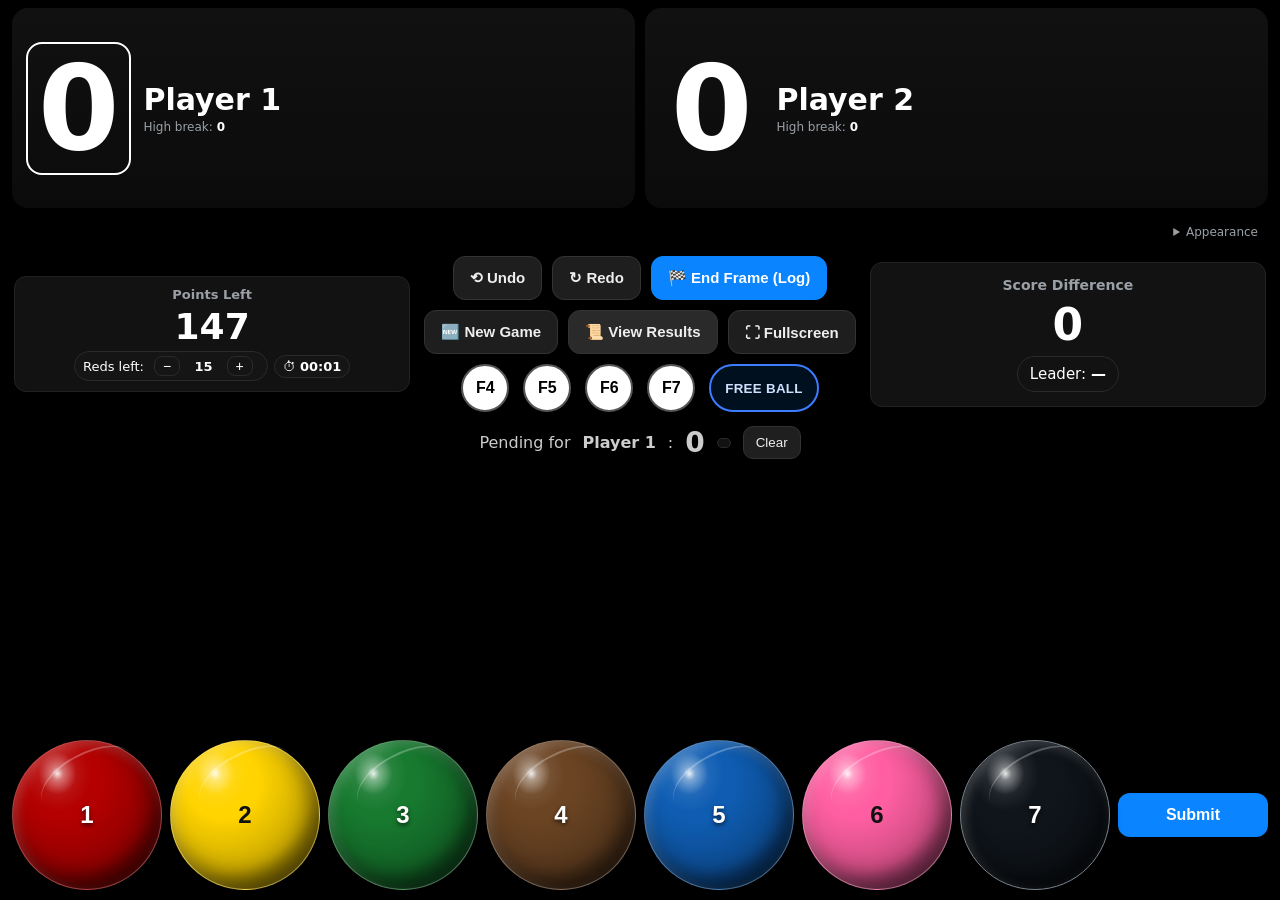
==== commit afc6b631: "Fit all skins to tablet and enrich Classic visuals" ====
--- a/index.html
+++ b/index.html
@@ -331,6 +331,66 @@
 }
 @media(max-width:600px){html[data-theme="classic"] .ballRow{grid-template-columns:repeat(4,minmax(0,1fr));}}
 
+/* OLED and Club share the proven Broadcast layout dimensions. */
+html:is([data-theme="oled"],[data-theme="club"]) .players {gap:12px;padding:12px 14px;}
+html:is([data-theme="oled"],[data-theme="club"]) .player {display:grid;grid-template-columns:auto minmax(0,1fr);grid-template-rows:auto auto;column-gap:24px;align-items:center;min-height:0;padding:14px 20px;}
+html:is([data-theme="oled"],[data-theme="club"]) .player .score {grid-column:1;grid-row:1/3;font-size:clamp(48px,7vw,76px);margin:0;padding:4px 10px;border-radius:4px;}
+html:is([data-theme="oled"],[data-theme="club"]) .player.selected .score {outline:2px solid var(--outline);outline-offset:2px;padding:4px 10px;}
+html:is([data-theme="oled"],[data-theme="club"]) .player .name {grid-column:2;grid-row:1;font-size:clamp(18px,2.5vw,26px);align-self:end;overflow-wrap:anywhere;min-width:0;}
+html:is([data-theme="oled"],[data-theme="club"]) .player .meta {grid-column:2;grid-row:2;align-self:start;padding-top:6px;font-size:13px;}
+html:is([data-theme="oled"],[data-theme="club"]) .ballRow {grid-template-columns:repeat(8,minmax(0,1fr));}
+html:is([data-theme="oled"],[data-theme="club"]) .ball {width:min(var(--btnSize),100%);height:auto;aspect-ratio:1;}
+html:is([data-theme="oled"],[data-theme="club"]) .submit {min-width:0;}
+@media(max-width:600px){html:is([data-theme="oled"],[data-theme="club"]) .ballRow{grid-template-columns:repeat(4,minmax(0,1fr));}html:is([data-theme="oled"],[data-theme="club"]) .player{column-gap:12px;padding:12px;}html:is([data-theme="oled"],[data-theme="club"]) .player .score{font-size:44px;padding:4px;}html:is([data-theme="oled"],[data-theme="club"]) .player.selected .score{padding:4px;}html:is([data-theme="oled"],[data-theme="club"]) .player .meta{font-size:11px;}}
+/* Broadcast density follows available viewport height, including scaled tablets. */
+html:is([data-theme="oled"],[data-theme="club"]) #app {height:100dvh;}
+html:is([data-theme="oled"],[data-theme="club"]) .players {padding:8px 12px;gap:10px;}
+html:is([data-theme="oled"],[data-theme="club"]) .player {padding:8px 14px;column-gap:16px;}
+html:is([data-theme="oled"],[data-theme="club"]) .player .score {font-size:clamp(40px,7dvh,64px);}
+html:is([data-theme="oled"],[data-theme="club"]) .player .name {font-size:clamp(18px,2vw,24px);}
+html:is([data-theme="oled"],[data-theme="club"]) .player .meta {padding-top:3px;font-size:12px;}
+html:is([data-theme="oled"],[data-theme="club"]) .appearance {margin-bottom:0;}
+html:is([data-theme="oled"],[data-theme="club"]) .appearance summary {padding:8px 12px;}
+html:is([data-theme="oled"],[data-theme="club"]) .middle {gap:10px;padding:4px 12px;}
+html:is([data-theme="oled"],[data-theme="club"]) .btnCol,html:is([data-theme="oled"],[data-theme="club"]) .btnRow {gap:6px;}
+html:is([data-theme="oled"],[data-theme="club"]) :is(.undoBtn,.redoBtn,.resetBtn,.logBtn,.resultsBtn) {padding:8px 12px;min-height:44px;font-size:14px;}
+html:is([data-theme="oled"],[data-theme="club"]) .foulRow {gap:8px;}
+html:is([data-theme="oled"],[data-theme="club"]) .freeBallBtn {min-height:44px;padding:8px 12px;font-size:13px;}
+html:is([data-theme="oled"],[data-theme="club"]) .statCard {padding:8px;}
+html:is([data-theme="oled"],[data-theme="club"]) .statCard .big {font-size:clamp(24px,4dvh,34px);}
+html:is([data-theme="oled"],[data-theme="club"]) .pending {padding:4px 10px;gap:8px;}
+html:is([data-theme="oled"],[data-theme="club"]) .headToHead {margin:6px 12px 8px;padding:0 12px;}
+html:is([data-theme="oled"],[data-theme="club"]) .headToHead[open] {padding-bottom:8px;}
+html:is([data-theme="oled"],[data-theme="club"]) .h2hGames {gap:6px;margin-top:4px;}
+html:is([data-theme="oled"],[data-theme="club"]) .h2hGame {padding:6px;}
+html:is([data-theme="oled"],[data-theme="club"]) .h2hGame strong {font-size:20px;}
+html:is([data-theme="oled"],[data-theme="club"]) .bottom {padding:10px 8px;margin: auto 12px 8px;}
+html:is([data-theme="oled"],[data-theme="club"]) .ballRow {gap:8px;}
+html:is([data-theme="oled"],[data-theme="club"]) .ball {width:min(100%,clamp(48px,15dvh,112px));font-size:20px;}
+html:is([data-theme="oled"],[data-theme="club"]) .submit {padding:12px 6px;min-height:44px;font-size:14px;}
+@media(min-width:601px) and (max-height:600px){
+html:is([data-theme="oled"],[data-theme="club"]) .players{padding:6px 12px;}
+html:is([data-theme="oled"],[data-theme="club"]) .player{padding:6px 12px;}
+html:is([data-theme="oled"],[data-theme="club"]) .player .score{font-size:40px;}
+html:is([data-theme="oled"],[data-theme="club"]) .middle{grid-template-columns:minmax(0,1fr) minmax(0,2.2fr) minmax(0,1fr);gap:6px;padding:2px 12px;}
+html:is([data-theme="oled"],[data-theme="club"]) :is(.undoBtn,.redoBtn,.resetBtn,.logBtn,.resultsBtn){padding:6px 8px;font-size:12px;}
+html:is([data-theme="oled"],[data-theme="club"]) .statCard .chip{font-size:12px;padding:4px 6px;}
+html:is([data-theme="oled"],[data-theme="club"]) .h2hGame{padding:4px;}
+html:is([data-theme="oled"],[data-theme="club"]) .h2hGame span{margin-top:2px;font-size:11px;}
+html:is([data-theme="oled"],[data-theme="club"]) .bottom{padding:4px;}
+html:is([data-theme="oled"],[data-theme="club"]) .ball{width:min(100%,56px);}
+}
+
+/* Tablet skin sizing: Classic uses the space saved by hiding head-to-head. */
+html[data-theme="classic"] #app {height:100dvh;}
+html[data-theme="classic"] .player {min-height:clamp(100px,23dvh,200px);padding:12px 18px;}
+html[data-theme="classic"] .player .score {font-size:clamp(60px,13dvh,120px);}
+html[data-theme="classic"] .player .name {font-size:clamp(20px,3vw,30px);}
+html[data-theme="classic"] .ball {position:relative;isolation:isolate;width:min(100%,clamp(80px,22dvh,160px));border:1px solid #ffffff40;background-image:radial-gradient(ellipse at 30% 22%,#ffffffe8 0%,#ffffff75 4%,#ffffff12 13%,transparent 23%),radial-gradient(circle at 35% 28%,transparent 25%,#0003 62%,#000b 100%);box-shadow:inset -9px -13px 20px #0007,inset 3px 4px 12px #ffffff36,0 12px 16px -5px #000c;color:#fff;text-shadow:0 2px 4px #000a;}
+html[data-theme="classic"] .ball::after {content:"";position:absolute;inset:8% 16% 57% 16%;border-top:2px solid #ffffff42;border-radius:50%;transform:rotate(-28deg);pointer-events:none;}
+html[data-theme="classic"] :is(.ball.yellow,.ball.pink){color:#111;text-shadow:none;}
+html[data-theme="classic"] .ball.black{background-color:#10151b;border-color:#77838e;}
+
 </style>
 </head>
 <body>
